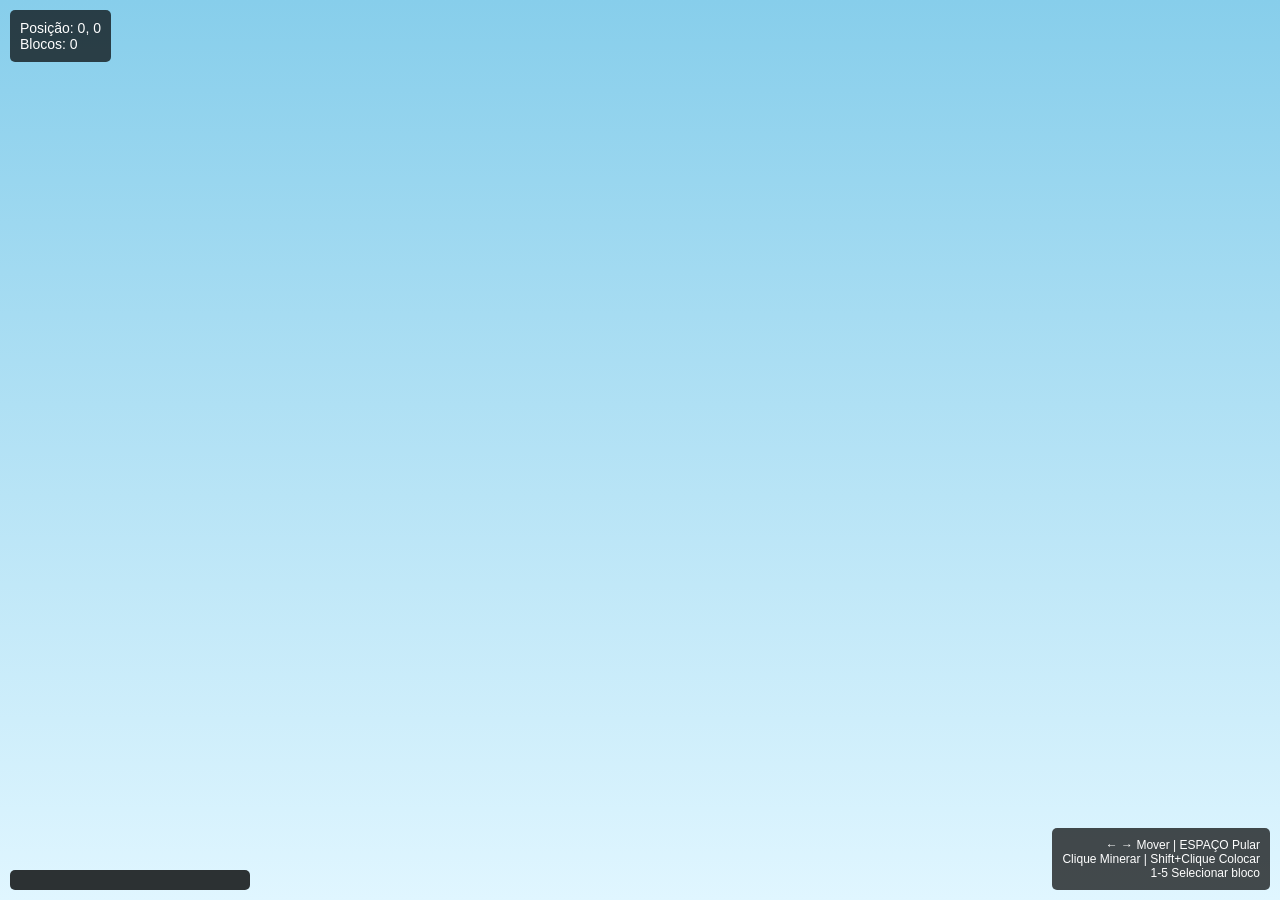
==== index.html @ 9f982263 "Add files via upload" ====
<!DOCTYPE html>
<html lang="pt-BR">
<head>
    <meta charset="UTF-8">
    <meta name="viewport" content="width=device-width, initial-scale=1.0">
    <title>Terraria 2D</title>
    <style>
        * {
            margin: 0;
            padding: 0;
            box-sizing: border-box;
        }

        body {
            display: flex;
            justify-content: center;
            align-items: center;
            min-height: 100vh;
            background: #1a1a1a;
            font-family: Arial, sans-serif;
            overflow: hidden;
        }

        #gameContainer {
            position: relative;
            width: 100%;
            height: 100vh;
            background: linear-gradient(to bottom, #87CEEB 0%, #E0F6FF 100%);
            overflow: hidden;
        }

        canvas {
            display: block;
            width: 100%;
            height: 100%;
        }

        #ui {
            position: absolute;
            top: 10px;
            left: 10px;
            color: white;
            font-size: 14px;
            background: rgba(0, 0, 0, 0.7);
            padding: 10px;
            border-radius: 5px;
            z-index: 10;
        }

        #inventory {
            position: absolute;
            bottom: 10px;
            left: 10px;
            display: grid;
            grid-template-columns: repeat(5, 40px);
            gap: 5px;
            background: rgba(0, 0, 0, 0.8);
            padding: 10px;
            border-radius: 5px;
            z-index: 10;
        }

        .slot {
            width: 40px;
            height: 40px;
            background: rgba(100, 100, 100, 0.6);
            border: 2px solid #444;
            border-radius: 3px;
            display: flex;
            align-items: center;
            justify-content: center;
            font-size: 12px;
            color: white;
            cursor: pointer;
            transition: all 0.2s;
        }

        .slot:hover {
            background: rgba(150, 150, 150, 0.8);
            border-color: #888;
        }

        .slot.selected {
            border-color: #ffff00;
            background: rgba(200, 200, 0, 0.6);
        }

        #controls {
            position: absolute;
            bottom: 10px;
            right: 10px;
            color: white;
            font-size: 12px;
            background: rgba(0, 0, 0, 0.7);
            padding: 10px;
            border-radius: 5px;
            text-align: right;
            z-index: 10;
        }
    </style>
</head>
<body>
    <div id="gameContainer">
        <canvas id="gameCanvas"></canvas>
        <div id="ui">
            <div>Posição: <span id="posX">0</span>, <span id="posY">0</span></div>
            <div>Blocos: <span id="blockCount">0</span></div>
        </div>
        <div id="inventory"></div>
        <div id="controls">
            <div>← → Mover | ESPAÇO Pular</div>
            <div>Clique Minerar | Shift+Clique Colocar</div>
            <div>1-5 Selecionar bloco</div>
        </div>
    </div>

    <script src="game.js"></script>
</body>
</html>
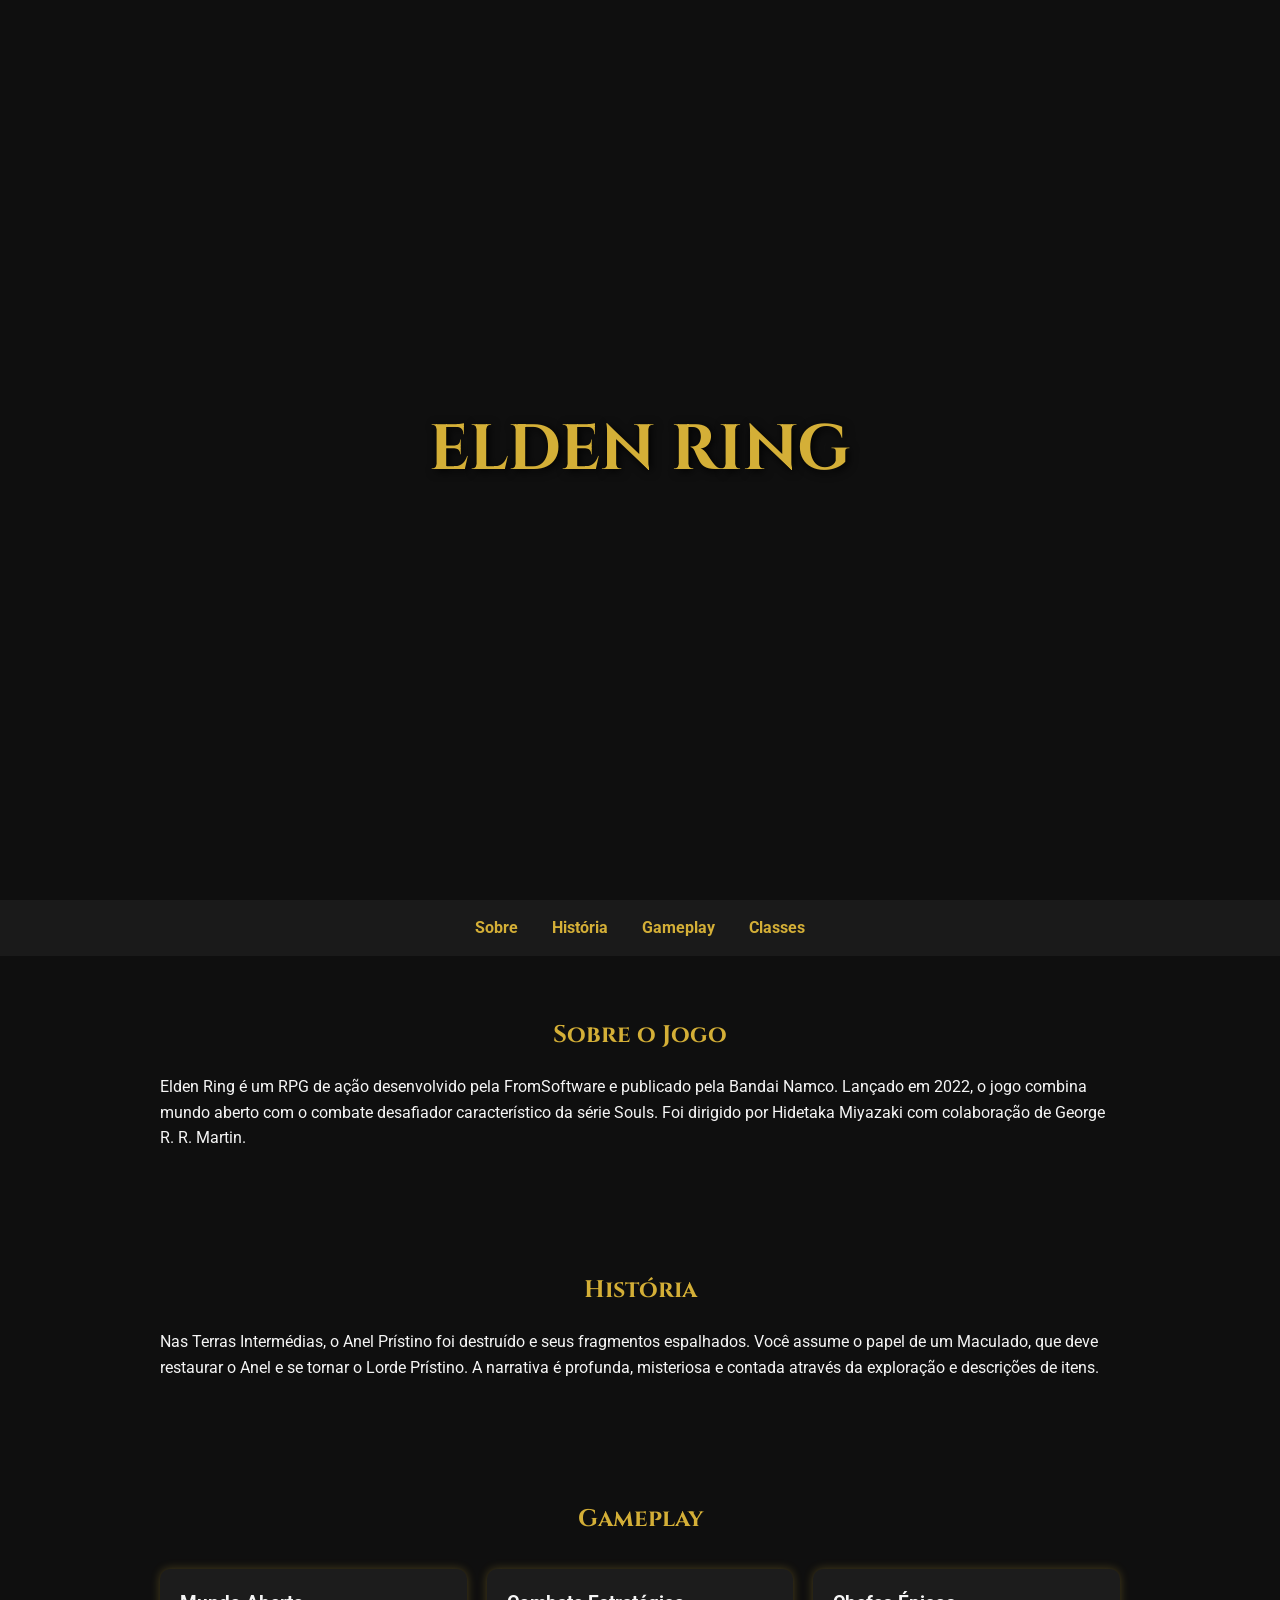
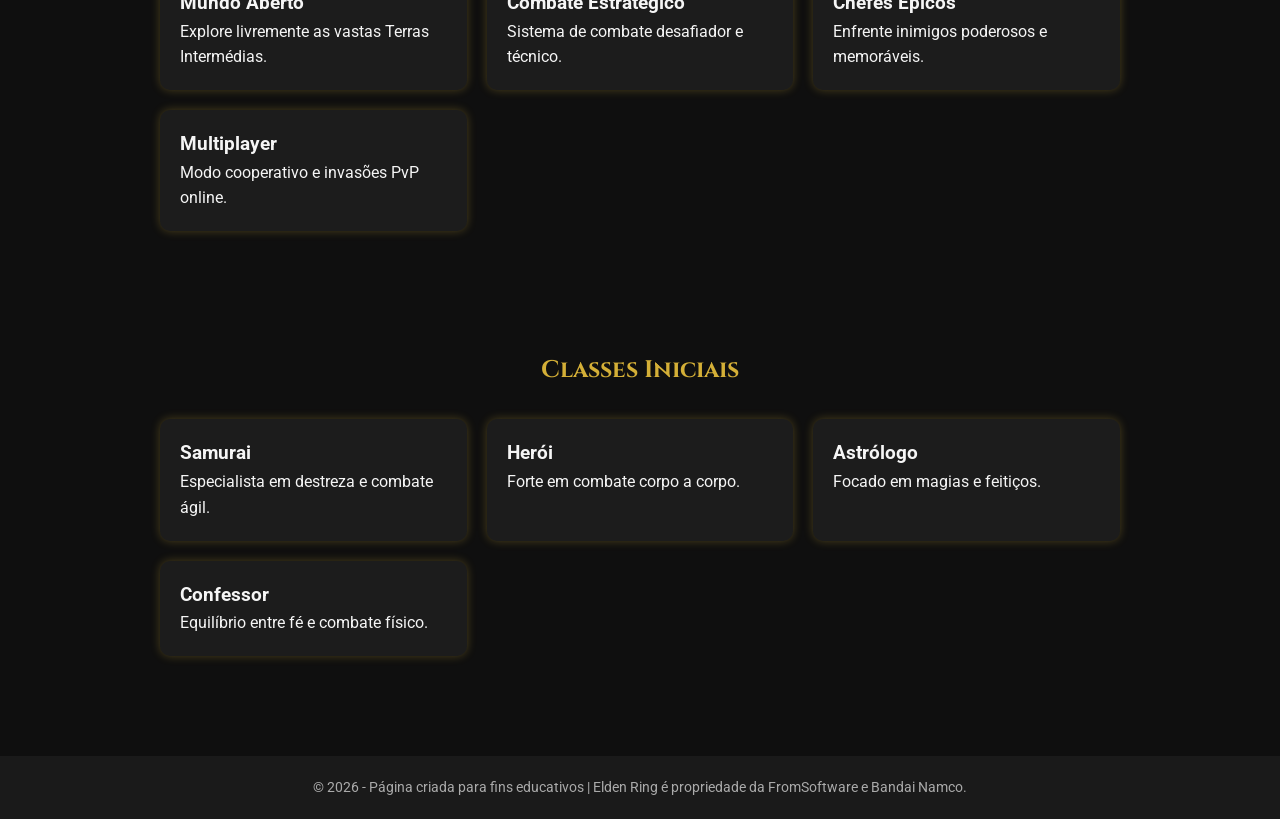
==== commit fb7132f1: "Add files via upload" ====
--- a/index.html
+++ b/index.html
@@ -1,119 +1,179 @@
-<!DOCTYPE html>
-<html lang="pt-BR">
-<head>
-    <meta charset="UTF-8">
-    <meta name="viewport" content="width=device-width, initial-scale=1.0">
-    <title>Terraria 2D</title>
-    <style>
-        * {
-            margin: 0;
-            padding: 0;
-            box-sizing: border-box;
-        }
-
-        body {
-            display: flex;
-            justify-content: center;
-            align-items: center;
-            min-height: 100vh;
-            background: #1a1a1a;
-            font-family: Arial, sans-serif;
-            overflow: hidden;
-        }
-
-        #gameContainer {
-            position: relative;
-            width: 100%;
-            height: 100vh;
-            background: linear-gradient(to bottom, #87CEEB 0%, #E0F6FF 100%);
-            overflow: hidden;
-        }
-
-        canvas {
-            display: block;
-            width: 100%;
-            height: 100%;
-        }
-
-        #ui {
-            position: absolute;
-            top: 10px;
-            left: 10px;
-            color: white;
-            font-size: 14px;
-            background: rgba(0, 0, 0, 0.7);
-            padding: 10px;
-            border-radius: 5px;
-            z-index: 10;
-        }
-
-        #inventory {
-            position: absolute;
-            bottom: 10px;
-            left: 10px;
-            display: grid;
-            grid-template-columns: repeat(5, 40px);
-            gap: 5px;
-            background: rgba(0, 0, 0, 0.8);
-            padding: 10px;
-            border-radius: 5px;
-            z-index: 10;
-        }
-
-        .slot {
-            width: 40px;
-            height: 40px;
-            background: rgba(100, 100, 100, 0.6);
-            border: 2px solid #444;
-            border-radius: 3px;
-            display: flex;
-            align-items: center;
-            justify-content: center;
-            font-size: 12px;
-            color: white;
-            cursor: pointer;
-            transition: all 0.2s;
-        }
-
-        .slot:hover {
-            background: rgba(150, 150, 150, 0.8);
-            border-color: #888;
-        }
-
-        .slot.selected {
-            border-color: #ffff00;
-            background: rgba(200, 200, 0, 0.6);
-        }
-
-        #controls {
-            position: absolute;
-            bottom: 10px;
-            right: 10px;
-            color: white;
-            font-size: 12px;
-            background: rgba(0, 0, 0, 0.7);
-            padding: 10px;
-            border-radius: 5px;
-            text-align: right;
-            z-index: 10;
-        }
-    </style>
-</head>
-<body>
-    <div id="gameContainer">
-        <canvas id="gameCanvas"></canvas>
-        <div id="ui">
-            <div>Posição: <span id="posX">0</span>, <span id="posY">0</span></div>
-            <div>Blocos: <span id="blockCount">0</span></div>
-        </div>
-        <div id="inventory"></div>
-        <div id="controls">
-            <div>← → Mover | ESPAÇO Pular</div>
-            <div>Clique Minerar | Shift+Clique Colocar</div>
-            <div>1-5 Selecionar bloco</div>
-        </div>
-    </div>
-
-    <script src="game.js"></script>
-</body>
-</html>
+<!DOCTYPE html>
+<html lang="pt-br">
+<head>
+    <meta charset="UTF-8">
+    <meta name="viewport" content="width=device-width, initial-scale=1.0">
+    <title>Elden Ring - Página Informativa</title>
+
+    <!-- Fonte -->
+    <link href="https://fonts.googleapis.com/css2?family=Cinzel:wght@400;700&family=Roboto:wght@300;400;700&display=swap" rel="stylesheet">
+
+    <style>
+        * {
+            margin: 0;
+            padding: 0;
+            box-sizing: border-box;
+        }
+
+        body {
+            font-family: 'Roboto', sans-serif;
+            background-color: #0f0f0f;
+            color: #f5f5f5;
+            line-height: 1.6;
+        }
+
+        header {
+            background: url('https://images.alphacoders.com/115/1151249.jpg') center/cover no-repeat;
+            height: 100vh;
+            display: flex;
+            justify-content: center;
+            align-items: center;
+            text-align: center;
+        }
+
+        header h1 {
+            font-family: 'Cinzel', serif;
+            font-size: 4rem;
+            color: #d4af37;
+            text-shadow: 2px 2px 10px #000;
+        }
+
+        nav {
+            background: #1a1a1a;
+            padding: 15px;
+            text-align: center;
+            position: sticky;
+            top: 0;
+        }
+
+        nav a {
+            color: #d4af37;
+            margin: 0 15px;
+            text-decoration: none;
+            font-weight: bold;
+            transition: 0.3s;
+        }
+
+        nav a:hover {
+            color: #fff;
+        }
+
+        section {
+            padding: 60px 20px;
+            max-width: 1000px;
+            margin: auto;
+        }
+
+        h2 {
+            font-family: 'Cinzel', serif;
+            color: #d4af37;
+            margin-bottom: 20px;
+            text-align: center;
+        }
+
+        .card-container {
+            display: grid;
+            grid-template-columns: repeat(auto-fit, minmax(250px, 1fr));
+            gap: 20px;
+            margin-top: 30px;
+        }
+
+        .card {
+            background: #1c1c1c;
+            padding: 20px;
+            border-radius: 10px;
+            box-shadow: 0 0 10px rgba(212, 175, 55, 0.3);
+            transition: 0.3s;
+        }
+
+        .card:hover {
+            transform: translateY(-5px);
+            box-shadow: 0 0 20px rgba(212, 175, 55, 0.6);
+        }
+
+        footer {
+            background: #1a1a1a;
+            text-align: center;
+            padding: 20px;
+            margin-top: 40px;
+            font-size: 0.9rem;
+            color: #aaa;
+        }
+
+        @media (max-width: 768px) {
+            header h1 {
+                font-size: 2.5rem;
+            }
+        }
+    </style>
+</head>
+
+<body>
+
+    <header>
+        <h1>ELDEN RING</h1>
+    </header>
+
+    <nav>
+        <a href="#sobre">Sobre</a>
+        <a href="#historia">História</a>
+        <a href="#gameplay">Gameplay</a>
+        <a href="#classes">Classes</a>
+    </nav>
+
+    <section id="sobre">
+        <h2>Sobre o Jogo</h2>
+        <p>
+            Elden Ring é um RPG de ação desenvolvido pela FromSoftware e publicado pela Bandai Namco.
+            Lançado em 2022, o jogo combina mundo aberto com o combate desafiador característico da série Souls.
+            Foi dirigido por Hidetaka Miyazaki com colaboração de George R. R. Martin.
+        </p>
+    </section>
+
+    <section id="historia">
+        <h2>História</h2>
+        <p>
+            Nas Terras Intermédias, o Anel Prístino foi destruído e seus fragmentos espalhados.
+            Você assume o papel de um Maculado, que deve restaurar o Anel e se tornar o Lorde Prístino.
+            A narrativa é profunda, misteriosa e contada através da exploração e descrições de itens.
+        </p>
+    </section>
+
+    <section id="gameplay">
+        <h2>Gameplay</h2>
+        <div class="card-container">
+            <div class="card">
+                <h3>Mundo Aberto</h3>
+                <p>Explore livremente as vastas Terras Intermédias.</p>
+            </div>
+            <div class="card">
+                <h3>Combate Estratégico</h3>
+                <p>Sistema de combate desafiador e técnico.</p>
+            </div>
+            <div class="card">
+                <h3>Chefes Épicos</h3>
+                <p>Enfrente inimigos poderosos e memoráveis.</p>
+            </div>
+            <div class="card">
+                <h3>Multiplayer</h3>
+                <p>Modo cooperativo e invasões PvP online.</p>
+            </div>
+        </div>
+    </section>
+
+    <section id="classes">
+        <h2>Classes Iniciais</h2>
+        <div class="card-container">
+            <div class="card"><h3>Samurai</h3><p>Especialista em destreza e combate ágil.</p></div>
+            <div class="card"><h3>Herói</h3><p>Forte em combate corpo a corpo.</p></div>
+            <div class="card"><h3>Astrólogo</h3><p>Focado em magias e feitiços.</p></div>
+            <div class="card"><h3>Confessor</h3><p>Equilíbrio entre fé e combate físico.</p></div>
+        </div>
+    </section>
+
+    <footer>
+        © 2026 - Página criada para fins educativos | Elden Ring é propriedade da FromSoftware e Bandai Namco.
+    </footer>
+
+</body>
+</html>
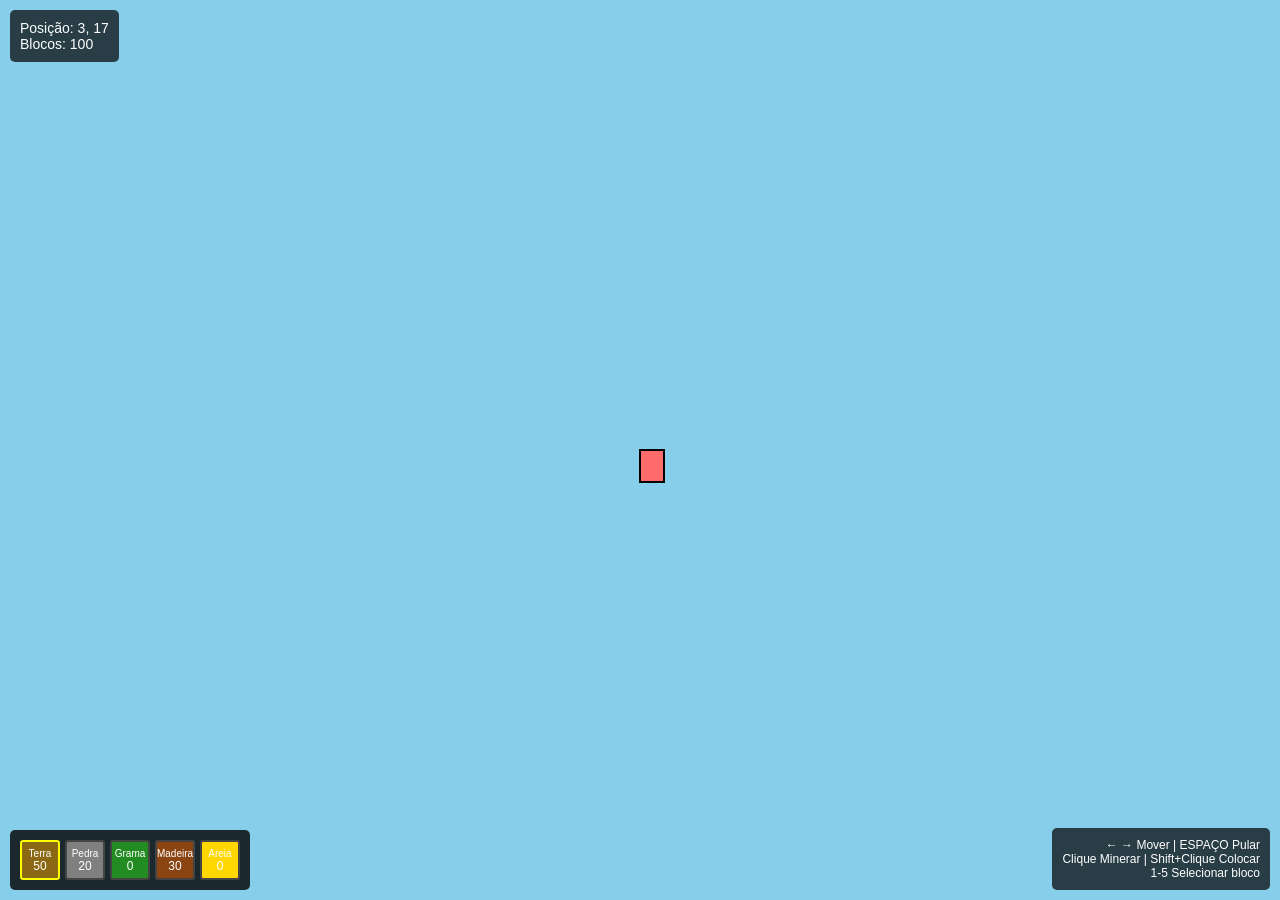
==== commit ef64a4bf: "Add files via upload" ====
--- a/index.html
+++ b/index.html
@@ -1,179 +1,119 @@
-<!DOCTYPE html>
-<html lang="pt-br">
-<head>
-    <meta charset="UTF-8">
-    <meta name="viewport" content="width=device-width, initial-scale=1.0">
-    <title>Elden Ring - Página Informativa</title>
-
-    <!-- Fonte -->
-    <link href="https://fonts.googleapis.com/css2?family=Cinzel:wght@400;700&family=Roboto:wght@300;400;700&display=swap" rel="stylesheet">
-
-    <style>
-        * {
-            margin: 0;
-            padding: 0;
-            box-sizing: border-box;
-        }
-
-        body {
-            font-family: 'Roboto', sans-serif;
-            background-color: #0f0f0f;
-            color: #f5f5f5;
-            line-height: 1.6;
-        }
-
-        header {
-            background: url('https://images.alphacoders.com/115/1151249.jpg') center/cover no-repeat;
-            height: 100vh;
-            display: flex;
-            justify-content: center;
-            align-items: center;
-            text-align: center;
-        }
-
-        header h1 {
-            font-family: 'Cinzel', serif;
-            font-size: 4rem;
-            color: #d4af37;
-            text-shadow: 2px 2px 10px #000;
-        }
-
-        nav {
-            background: #1a1a1a;
-            padding: 15px;
-            text-align: center;
-            position: sticky;
-            top: 0;
-        }
-
-        nav a {
-            color: #d4af37;
-            margin: 0 15px;
-            text-decoration: none;
-            font-weight: bold;
-            transition: 0.3s;
-        }
-
-        nav a:hover {
-            color: #fff;
-        }
-
-        section {
-            padding: 60px 20px;
-            max-width: 1000px;
-            margin: auto;
-        }
-
-        h2 {
-            font-family: 'Cinzel', serif;
-            color: #d4af37;
-            margin-bottom: 20px;
-            text-align: center;
-        }
-
-        .card-container {
-            display: grid;
-            grid-template-columns: repeat(auto-fit, minmax(250px, 1fr));
-            gap: 20px;
-            margin-top: 30px;
-        }
-
-        .card {
-            background: #1c1c1c;
-            padding: 20px;
-            border-radius: 10px;
-            box-shadow: 0 0 10px rgba(212, 175, 55, 0.3);
-            transition: 0.3s;
-        }
-
-        .card:hover {
-            transform: translateY(-5px);
-            box-shadow: 0 0 20px rgba(212, 175, 55, 0.6);
-        }
-
-        footer {
-            background: #1a1a1a;
-            text-align: center;
-            padding: 20px;
-            margin-top: 40px;
-            font-size: 0.9rem;
-            color: #aaa;
-        }
-
-        @media (max-width: 768px) {
-            header h1 {
-                font-size: 2.5rem;
-            }
-        }
-    </style>
-</head>
-
-<body>
-
-    <header>
-        <h1>ELDEN RING</h1>
-    </header>
-
-    <nav>
-        <a href="#sobre">Sobre</a>
-        <a href="#historia">História</a>
-        <a href="#gameplay">Gameplay</a>
-        <a href="#classes">Classes</a>
-    </nav>
-
-    <section id="sobre">
-        <h2>Sobre o Jogo</h2>
-        <p>
-            Elden Ring é um RPG de ação desenvolvido pela FromSoftware e publicado pela Bandai Namco.
-            Lançado em 2022, o jogo combina mundo aberto com o combate desafiador característico da série Souls.
-            Foi dirigido por Hidetaka Miyazaki com colaboração de George R. R. Martin.
-        </p>
-    </section>
-
-    <section id="historia">
-        <h2>História</h2>
-        <p>
-            Nas Terras Intermédias, o Anel Prístino foi destruído e seus fragmentos espalhados.
-            Você assume o papel de um Maculado, que deve restaurar o Anel e se tornar o Lorde Prístino.
-            A narrativa é profunda, misteriosa e contada através da exploração e descrições de itens.
-        </p>
-    </section>
-
-    <section id="gameplay">
-        <h2>Gameplay</h2>
-        <div class="card-container">
-            <div class="card">
-                <h3>Mundo Aberto</h3>
-                <p>Explore livremente as vastas Terras Intermédias.</p>
-            </div>
-            <div class="card">
-                <h3>Combate Estratégico</h3>
-                <p>Sistema de combate desafiador e técnico.</p>
-            </div>
-            <div class="card">
-                <h3>Chefes Épicos</h3>
-                <p>Enfrente inimigos poderosos e memoráveis.</p>
-            </div>
-            <div class="card">
-                <h3>Multiplayer</h3>
-                <p>Modo cooperativo e invasões PvP online.</p>
-            </div>
-        </div>
-    </section>
-
-    <section id="classes">
-        <h2>Classes Iniciais</h2>
-        <div class="card-container">
-            <div class="card"><h3>Samurai</h3><p>Especialista em destreza e combate ágil.</p></div>
-            <div class="card"><h3>Herói</h3><p>Forte em combate corpo a corpo.</p></div>
-            <div class="card"><h3>Astrólogo</h3><p>Focado em magias e feitiços.</p></div>
-            <div class="card"><h3>Confessor</h3><p>Equilíbrio entre fé e combate físico.</p></div>
-        </div>
-    </section>
-
-    <footer>
-        © 2026 - Página criada para fins educativos | Elden Ring é propriedade da FromSoftware e Bandai Namco.
-    </footer>
-
-</body>
-</html>+<!DOCTYPE html>
+<html lang="pt-BR">
+<head>
+    <meta charset="UTF-8">
+    <meta name="viewport" content="width=device-width, initial-scale=1.0">
+    <title>Terraria 2D</title>
+    <style>
+        * {
+            margin: 0;
+            padding: 0;
+            box-sizing: border-box;
+        }
+
+        body {
+            display: flex;
+            justify-content: center;
+            align-items: center;
+            min-height: 100vh;
+            background: #1a1a1a;
+            font-family: Arial, sans-serif;
+            overflow: hidden;
+        }
+
+        #gameContainer {
+            position: relative;
+            width: 100%;
+            height: 100vh;
+            background: linear-gradient(to bottom, #87CEEB 0%, #E0F6FF 100%);
+            overflow: hidden;
+        }
+
+        canvas {
+            display: block;
+            width: 100%;
+            height: 100%;
+        }
+
+        #ui {
+            position: absolute;
+            top: 10px;
+            left: 10px;
+            color: white;
+            font-size: 14px;
+            background: rgba(0, 0, 0, 0.7);
+            padding: 10px;
+            border-radius: 5px;
+            z-index: 10;
+        }
+
+        #inventory {
+            position: absolute;
+            bottom: 10px;
+            left: 10px;
+            display: grid;
+            grid-template-columns: repeat(5, 40px);
+            gap: 5px;
+            background: rgba(0, 0, 0, 0.8);
+            padding: 10px;
+            border-radius: 5px;
+            z-index: 10;
+        }
+
+        .slot {
+            width: 40px;
+            height: 40px;
+            background: rgba(100, 100, 100, 0.6);
+            border: 2px solid #444;
+            border-radius: 3px;
+            display: flex;
+            align-items: center;
+            justify-content: center;
+            font-size: 12px;
+            color: white;
+            cursor: pointer;
+            transition: all 0.2s;
+        }
+
+        .slot:hover {
+            background: rgba(150, 150, 150, 0.8);
+            border-color: #888;
+        }
+
+        .slot.selected {
+            border-color: #ffff00;
+            background: rgba(200, 200, 0, 0.6);
+        }
+
+        #controls {
+            position: absolute;
+            bottom: 10px;
+            right: 10px;
+            color: white;
+            font-size: 12px;
+            background: rgba(0, 0, 0, 0.7);
+            padding: 10px;
+            border-radius: 5px;
+            text-align: right;
+            z-index: 10;
+        }
+    </style>
+</head>
+<body>
+    <div id="gameContainer">
+        <canvas id="gameCanvas"></canvas>
+        <div id="ui">
+            <div>Posição: <span id="posX">0</span>, <span id="posY">0</span></div>
+            <div>Blocos: <span id="blockCount">0</span></div>
+        </div>
+        <div id="inventory"></div>
+        <div id="controls">
+            <div>← → Mover | ESPAÇO Pular</div>
+            <div>Clique Minerar | Shift+Clique Colocar</div>
+            <div>1-5 Selecionar bloco</div>
+        </div>
+    </div>
+
+    <script src="game.js"></script>
+</body>
+</html>
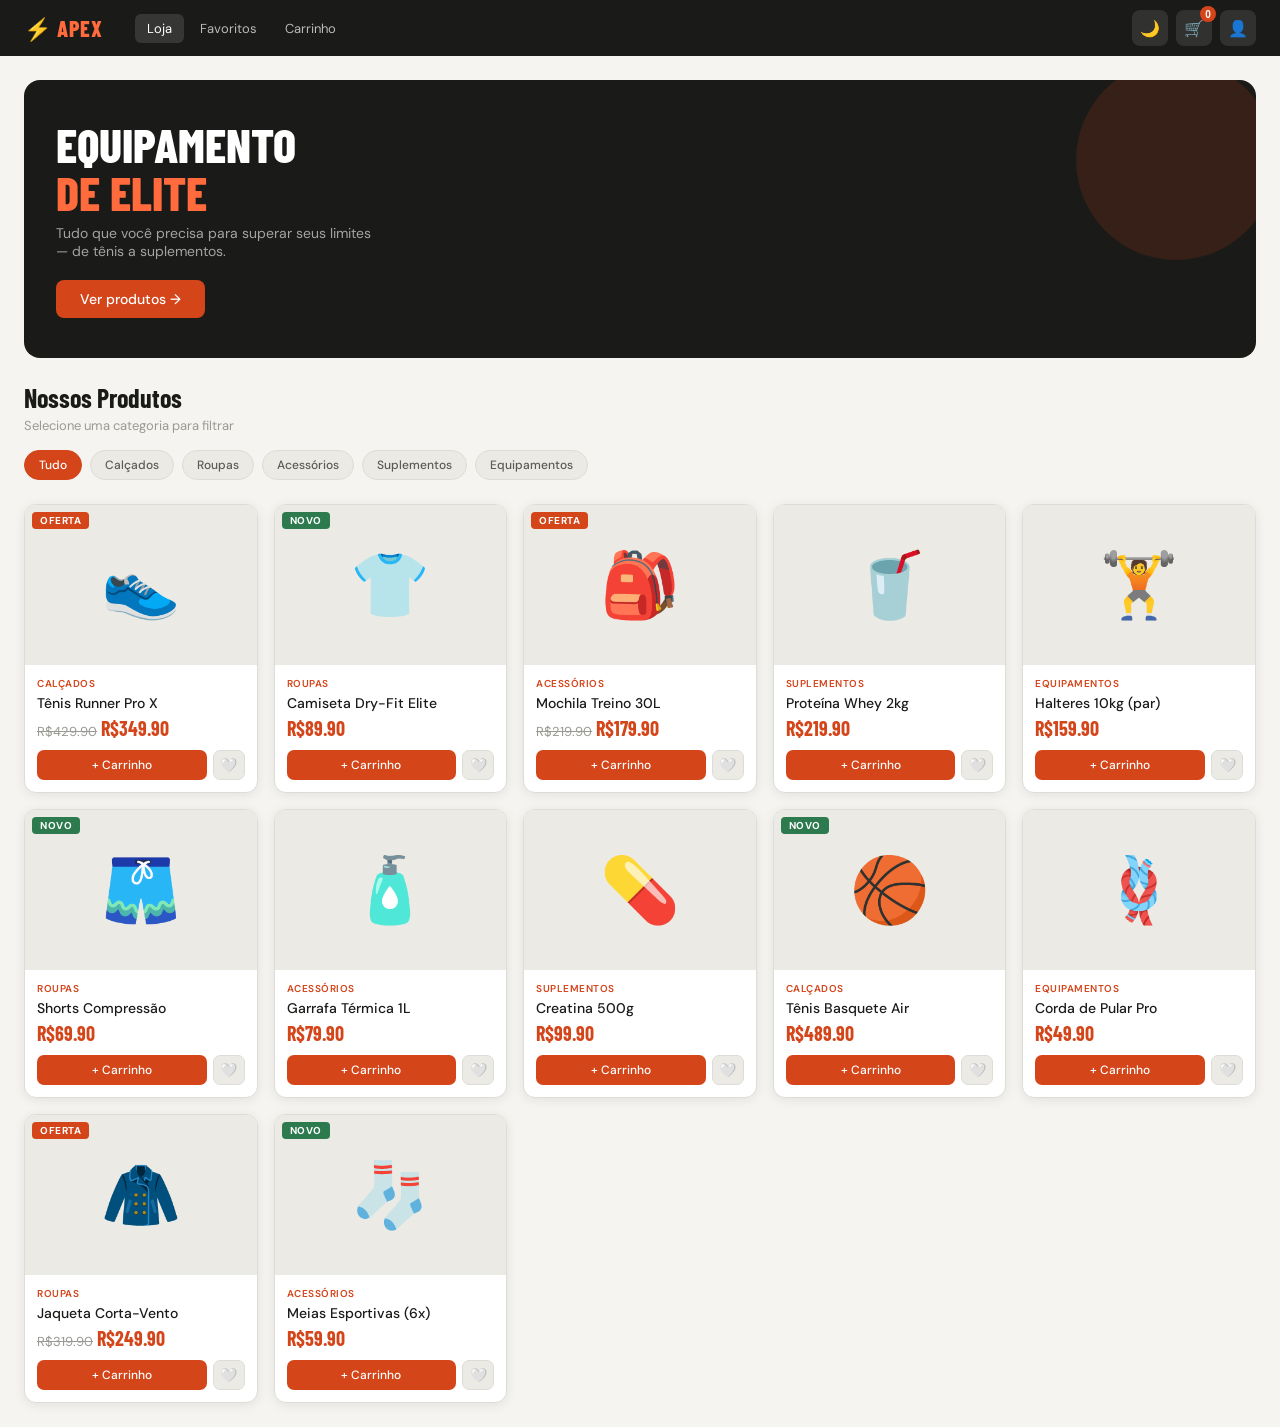
==== commit a2d8e91b: "Add files via upload" ====
--- a/index.html
+++ b/index.html
@@ -1,119 +1,425 @@
 <!DOCTYPE html>
 <html lang="pt-BR">
 <head>
-    <meta charset="UTF-8">
-    <meta name="viewport" content="width=device-width, initial-scale=1.0">
-    <title>Terraria 2D</title>
-    <style>
-        * {
-            margin: 0;
-            padding: 0;
-            box-sizing: border-box;
-        }
-
-        body {
-            display: flex;
-            justify-content: center;
-            align-items: center;
-            min-height: 100vh;
-            background: #1a1a1a;
-            font-family: Arial, sans-serif;
-            overflow: hidden;
-        }
-
-        #gameContainer {
-            position: relative;
-            width: 100%;
-            height: 100vh;
-            background: linear-gradient(to bottom, #87CEEB 0%, #E0F6FF 100%);
-            overflow: hidden;
-        }
-
-        canvas {
-            display: block;
-            width: 100%;
-            height: 100%;
-        }
-
-        #ui {
-            position: absolute;
-            top: 10px;
-            left: 10px;
-            color: white;
-            font-size: 14px;
-            background: rgba(0, 0, 0, 0.7);
-            padding: 10px;
-            border-radius: 5px;
-            z-index: 10;
-        }
-
-        #inventory {
-            position: absolute;
-            bottom: 10px;
-            left: 10px;
-            display: grid;
-            grid-template-columns: repeat(5, 40px);
-            gap: 5px;
-            background: rgba(0, 0, 0, 0.8);
-            padding: 10px;
-            border-radius: 5px;
-            z-index: 10;
-        }
-
-        .slot {
-            width: 40px;
-            height: 40px;
-            background: rgba(100, 100, 100, 0.6);
-            border: 2px solid #444;
-            border-radius: 3px;
-            display: flex;
-            align-items: center;
-            justify-content: center;
-            font-size: 12px;
-            color: white;
-            cursor: pointer;
-            transition: all 0.2s;
-        }
-
-        .slot:hover {
-            background: rgba(150, 150, 150, 0.8);
-            border-color: #888;
-        }
-
-        .slot.selected {
-            border-color: #ffff00;
-            background: rgba(200, 200, 0, 0.6);
-        }
-
-        #controls {
-            position: absolute;
-            bottom: 10px;
-            right: 10px;
-            color: white;
-            font-size: 12px;
-            background: rgba(0, 0, 0, 0.7);
-            padding: 10px;
-            border-radius: 5px;
-            text-align: right;
-            z-index: 10;
-        }
-    </style>
+<meta charset="UTF-8">
+<meta name="viewport" content="width=device-width, initial-scale=1.0">
+<link href="https://fonts.googleapis.com/css2?family=Barlow+Condensed:wght@400;600;700;800&family=DM+Sans:wght@300;400;500&display=swap" rel="stylesheet">
+<style>
+*{margin:0;padding:0;box-sizing:border-box}
+:root{
+  --bg:#f5f4f0;--bg2:#ffffff;--bg3:#eceae4;
+  --text:#1a1a18;--text2:#5a5a56;--text3:#9a9a94;
+  --accent:#d4451a;--accent2:#ff6b3d;
+  --border:#ddddd8;--card:#ffffff;
+  --nav:#1a1a18;--nav-text:#ffffff;
+  --badge:#d4451a;--badge-text:#fff;
+  --input-bg:#f0efeb;--input-border:#d0d0c8;
+  --shadow:0 2px 12px rgba(0,0,0,0.08);
+  --success:#2d7a4f;
+}
+[data-theme="dark"]{
+  --bg:#141412;--bg2:#1e1e1b;--bg3:#252522;
+  --text:#f0efe9;--text2:#a8a8a0;--text3:#6a6a64;
+  --accent:#ff6b3d;--accent2:#ff8c65;
+  --border:#2e2e2a;--card:#1e1e1b;
+  --nav:#0e0e0c;--nav-text:#f0efe9;
+  --badge:#ff6b3d;--badge-text:#141412;
+  --input-bg:#252522;--input-border:#3a3a36;
+  --shadow:0 2px 12px rgba(0,0,0,0.3);
+  --success:#3db86f;
+}
+body{font-family:'DM Sans',sans-serif;background:var(--bg);color:var(--text);min-height:100vh;transition:background 0.3s,color 0.3s}
+.sr-only{position:absolute;width:1px;height:1px;overflow:hidden;clip:rect(0,0,0,0)}
+
+nav{background:var(--nav);color:var(--nav-text);padding:0 24px;display:flex;align-items:center;gap:16px;height:56px;position:sticky;top:0;z-index:100}
+.logo{font-family:'Barlow Condensed',sans-serif;font-weight:800;font-size:22px;letter-spacing:1px;color:var(--accent2);flex:0 0 auto}
+.nav-links{display:flex;gap:4px;flex:1;margin-left:16px}
+.nav-links button{background:none;border:none;color:rgba(255,255,255,0.7);padding:6px 12px;border-radius:6px;cursor:pointer;font-size:13px;font-family:'DM Sans',sans-serif;transition:all 0.2s}
+.nav-links button:hover,.nav-links button.active{background:rgba(255,255,255,0.12);color:#fff}
+.nav-right{display:flex;align-items:center;gap:8px;margin-left:auto}
+.icon-btn{background:rgba(255,255,255,0.1);border:none;color:var(--nav-text);width:36px;height:36px;border-radius:8px;cursor:pointer;display:flex;align-items:center;justify-content:center;font-size:16px;transition:background 0.2s;position:relative;flex-shrink:0}
+.icon-btn:hover{background:rgba(255,255,255,0.2)}
+.cart-badge{position:absolute;top:-4px;right:-4px;background:var(--accent);color:white;border-radius:50%;width:16px;height:16px;font-size:10px;font-weight:600;display:flex;align-items:center;justify-content:center}
+
+.page{display:none;padding:24px}
+.page.active{display:block}
+
+.hero{background:var(--nav);border-radius:16px;padding:40px 32px;margin-bottom:24px;position:relative;overflow:hidden}
+.hero::before{content:'';position:absolute;right:-20px;top:-20px;width:200px;height:200px;border-radius:50%;background:var(--accent);opacity:0.15}
+.hero h1{font-family:'Barlow Condensed',sans-serif;font-size:48px;font-weight:800;color:#fff;line-height:1;margin-bottom:8px}
+.hero h1 span{color:var(--accent2)}
+.hero p{color:rgba(255,255,255,0.6);font-size:14px;margin-bottom:20px;max-width:320px}
+.btn-primary{background:var(--accent);color:#fff;border:none;padding:10px 24px;border-radius:8px;font-weight:500;cursor:pointer;font-family:'DM Sans',sans-serif;font-size:14px;transition:all 0.2s;display:inline-block}
+.btn-primary:hover{background:var(--accent2);transform:translateY(-1px)}
+.btn-outline{background:transparent;color:var(--text);border:1.5px solid var(--border);padding:8px 16px;border-radius:8px;font-weight:500;cursor:pointer;font-family:'DM Sans',sans-serif;font-size:13px;transition:all 0.2s}
+.btn-outline:hover{border-color:var(--accent);color:var(--accent)}
+
+.section-title{font-family:'Barlow Condensed',sans-serif;font-weight:700;font-size:26px;margin-bottom:4px;color:var(--text)}
+.section-sub{color:var(--text3);font-size:13px;margin-bottom:16px}
+
+.cats{display:flex;gap:8px;margin-bottom:24px;flex-wrap:wrap}
+.cat-btn{background:var(--bg3);border:1.5px solid var(--border);color:var(--text2);padding:6px 14px;border-radius:20px;cursor:pointer;font-size:12px;font-family:'DM Sans',sans-serif;font-weight:500;transition:all 0.2s}
+.cat-btn:hover,.cat-btn.active{background:var(--accent);border-color:var(--accent);color:#fff}
+
+.products-grid{display:grid;grid-template-columns:repeat(auto-fill,minmax(200px,1fr));gap:16px}
+.product-card{background:var(--card);border-radius:12px;border:1px solid var(--border);overflow:hidden;cursor:pointer;transition:all 0.2s;box-shadow:var(--shadow)}
+.product-card:hover{transform:translateY(-3px);box-shadow:0 8px 24px rgba(0,0,0,0.12)}
+.product-img{height:160px;display:flex;align-items:center;justify-content:center;font-size:64px;background:var(--bg3)}
+.product-info{padding:12px}
+.product-cat{font-size:10px;color:var(--accent);font-weight:600;text-transform:uppercase;letter-spacing:0.5px;margin-bottom:4px}
+.product-name{font-weight:500;font-size:14px;margin-bottom:4px;color:var(--text)}
+.product-price{font-family:'Barlow Condensed',sans-serif;font-size:20px;font-weight:700;color:var(--accent)}
+.product-price .old{font-size:13px;color:var(--text3);text-decoration:line-through;font-family:'DM Sans',sans-serif;font-weight:400;margin-right:4px}
+.product-actions{display:flex;gap:6px;margin-top:10px}
+.btn-add{flex:1;background:var(--accent);color:#fff;border:none;padding:7px;border-radius:7px;cursor:pointer;font-size:12px;font-weight:500;font-family:'DM Sans',sans-serif;transition:background 0.2s}
+.btn-add:hover{background:var(--accent2)}
+.btn-fav{width:32px;background:var(--bg3);border:1px solid var(--border);border-radius:7px;cursor:pointer;font-size:14px;transition:all 0.2s;display:flex;align-items:center;justify-content:center}
+.btn-fav:hover,.btn-fav.active{background:#fee;border-color:#f66}
+
+.badge-sale{position:absolute;top:8px;left:8px;background:var(--accent);color:#fff;padding:2px 8px;border-radius:4px;font-size:10px;font-weight:700;letter-spacing:0.5px}
+.badge-new{position:absolute;top:8px;left:8px;background:#2d7a4f;color:#fff;padding:2px 8px;border-radius:4px;font-size:10px;font-weight:700;letter-spacing:0.5px}
+.product-wrap{position:relative}
+
+.cart-empty{text-align:center;padding:40px;color:var(--text3)}
+.cart-empty .icon{font-size:48px;margin-bottom:12px}
+.cart-list{display:flex;flex-direction:column;gap:12px;max-width:600px}
+.cart-item{background:var(--card);border-radius:12px;border:1px solid var(--border);padding:14px;display:flex;gap:14px;align-items:center}
+.cart-item .icon{font-size:40px;width:60px;height:60px;background:var(--bg3);border-radius:8px;display:flex;align-items:center;justify-content:center;flex-shrink:0}
+.cart-item-info{flex:1}
+.cart-item-name{font-weight:500;font-size:14px;color:var(--text)}
+.cart-item-price{font-family:'Barlow Condensed',sans-serif;font-size:18px;font-weight:700;color:var(--accent)}
+.qty-controls{display:flex;align-items:center;gap:8px;margin-top:6px}
+.qty-btn{width:26px;height:26px;border-radius:6px;background:var(--bg3);border:1px solid var(--border);cursor:pointer;font-size:14px;display:flex;align-items:center;justify-content:center;color:var(--text)}
+.qty-btn:hover{background:var(--accent);color:#fff;border-color:var(--accent)}
+.qty-num{font-weight:500;font-size:14px;min-width:20px;text-align:center;color:var(--text)}
+.remove-btn{background:none;border:none;color:var(--text3);cursor:pointer;font-size:18px;padding:4px;border-radius:4px;transition:color 0.2s}
+.remove-btn:hover{color:#e33}
+.cart-summary{max-width:600px;background:var(--card);border-radius:12px;border:1px solid var(--border);padding:16px;margin-top:16px}
+.summary-row{display:flex;justify-content:space-between;font-size:13px;color:var(--text2);margin-bottom:8px}
+.summary-row.total{font-size:16px;color:var(--text);font-weight:600;border-top:1px solid var(--border);padding-top:10px;margin-top:4px}
+.cart-checkout{margin-top:12px;width:100%}
+
+.form-group{margin-bottom:14px}
+.form-group label{display:block;font-size:12px;font-weight:500;color:var(--text2);margin-bottom:5px}
+.form-group input{width:100%;background:var(--input-bg);border:1.5px solid var(--input-border);color:var(--text);border-radius:8px;padding:9px 12px;font-size:14px;font-family:'DM Sans',sans-serif;transition:border-color 0.2s;outline:none}
+.form-group input:focus{border-color:var(--accent)}
+.auth-card{max-width:380px;background:var(--card);border-radius:16px;border:1px solid var(--border);padding:28px;box-shadow:var(--shadow)}
+.auth-title{font-family:'Barlow Condensed',sans-serif;font-size:28px;font-weight:700;margin-bottom:4px}
+.auth-sub{font-size:13px;color:var(--text3);margin-bottom:20px}
+.auth-toggle{margin-top:16px;text-align:center;font-size:13px;color:var(--text2)}
+.auth-toggle button{background:none;border:none;color:var(--accent);cursor:pointer;font-weight:500;font-family:'DM Sans',sans-serif;font-size:13px}
+.profile-card{max-width:480px;background:var(--card);border-radius:16px;border:1px solid var(--border);padding:24px;box-shadow:var(--shadow)}
+.avatar{width:64px;height:64px;border-radius:50%;background:var(--accent);display:flex;align-items:center;justify-content:center;font-size:24px;font-weight:700;color:#fff;font-family:'Barlow Condensed',sans-serif;margin-bottom:12px}
+.profile-name{font-family:'Barlow Condensed',sans-serif;font-size:22px;font-weight:700}
+.profile-email{font-size:13px;color:var(--text3);margin-bottom:20px}
+.profile-stats{display:grid;grid-template-columns:repeat(3,1fr);gap:10px;margin-bottom:20px}
+.stat-box{background:var(--bg3);border-radius:10px;padding:12px;text-align:center}
+.stat-num{font-family:'Barlow Condensed',sans-serif;font-size:24px;font-weight:700;color:var(--accent)}
+.stat-label{font-size:11px;color:var(--text3);margin-top:2px}
+.orders-list{display:flex;flex-direction:column;gap:10px}
+.order-item{background:var(--bg3);border-radius:10px;padding:12px;display:flex;justify-content:space-between;align-items:center}
+.order-id{font-size:12px;color:var(--text3)}
+.order-desc{font-size:13px;font-weight:500;color:var(--text)}
+.order-status{font-size:11px;padding:2px 8px;border-radius:20px;font-weight:600}
+.status-delivered{background:#d1f5e3;color:#1a6640}
+.status-transit{background:#fff3d4;color:#8a6000}
+[data-theme="dark"] .status-delivered{background:#1a3d2a;color:#5dd99a}
+[data-theme="dark"] .status-transit{background:#3a3010;color:#f5c842}
+.divider{height:1px;background:var(--border);margin:16px 0}
+.toast{position:fixed;bottom:20px;right:20px;background:var(--nav);color:var(--nav-text);padding:10px 18px;border-radius:10px;font-size:13px;font-weight:500;z-index:999;transform:translateY(60px);opacity:0;transition:all 0.3s;border-left:3px solid var(--accent)}
+.toast.show{transform:translateY(0);opacity:1}
+.wishlist-count{font-size:12px;color:var(--text3);margin-bottom:12px}
+</style>
 </head>
 <body>
-    <div id="gameContainer">
-        <canvas id="gameCanvas"></canvas>
-        <div id="ui">
-            <div>Posição: <span id="posX">0</span>, <span id="posY">0</span></div>
-            <div>Blocos: <span id="blockCount">0</span></div>
+
+<h2 class="sr-only">APEX Sport — Loja de Artigos Esportivos com Carrinho, Conta de Usuário e Modo Escuro</h2>
+
+<nav>
+  <div class="logo">⚡ APEX</div>
+  <div class="nav-links">
+    <button class="active" onclick="showPage('home')">Loja</button>
+    <button onclick="showPage('wishlist')">Favoritos</button>
+    <button onclick="showPage('cart')">Carrinho</button>
+  </div>
+  <div class="nav-right">
+    <button class="icon-btn" onclick="toggleTheme()" id="theme-btn" title="Alternar tema">🌙</button>
+    <button class="icon-btn" onclick="showPage('cart')" title="Carrinho">
+      🛒<span class="cart-badge" id="cart-count">0</span>
+    </button>
+    <button class="icon-btn" onclick="showPage('account')" title="Conta">👤</button>
+  </div>
+</nav>
+
+<div id="page-home" class="page active">
+  <div class="hero">
+    <h1>EQUIPAMENTO<br><span>DE ELITE</span></h1>
+    <p>Tudo que você precisa para superar seus limites — de tênis a suplementos.</p>
+    <button class="btn-primary" onclick="document.getElementById('produtos').scrollIntoView({behavior:'smooth'})">Ver produtos →</button>
+  </div>
+  <div id="produtos">
+    <div class="section-title">Nossos Produtos</div>
+    <div class="section-sub">Selecione uma categoria para filtrar</div>
+    <div class="cats">
+      <button class="cat-btn active" onclick="filterCat(this,'all')">Tudo</button>
+      <button class="cat-btn" onclick="filterCat(this,'calcados')">Calçados</button>
+      <button class="cat-btn" onclick="filterCat(this,'roupas')">Roupas</button>
+      <button class="cat-btn" onclick="filterCat(this,'acessorios')">Acessórios</button>
+      <button class="cat-btn" onclick="filterCat(this,'suplementos')">Suplementos</button>
+      <button class="cat-btn" onclick="filterCat(this,'equipamentos')">Equipamentos</button>
+    </div>
+    <div class="products-grid" id="products-grid"></div>
+  </div>
+</div>
+
+<div id="page-cart" class="page">
+  <div class="section-title">Carrinho</div>
+  <div class="section-sub" id="cart-sub">Seus itens selecionados</div>
+  <div id="cart-content"></div>
+</div>
+
+<div id="page-wishlist" class="page">
+  <div class="section-title">Favoritos</div>
+  <div class="wishlist-count" id="wishlist-count"></div>
+  <div class="products-grid" id="wishlist-grid"></div>
+</div>
+
+<div id="page-account" class="page">
+  <div id="auth-section"></div>
+</div>
+
+<div class="toast" id="toast"></div>
+
+<script>
+const products=[
+  {id:1,name:'Tênis Runner Pro X',cat:'calcados',price:349.90,old:429.90,icon:'👟',badge:'sale',fav:false,qty:0},
+  {id:2,name:'Camiseta Dry-Fit Elite',cat:'roupas',price:89.90,icon:'👕',badge:'new',fav:false,qty:0},
+  {id:3,name:'Mochila Treino 30L',cat:'acessorios',price:179.90,old:219.90,icon:'🎒',badge:'sale',fav:false,qty:0},
+  {id:4,name:'Proteína Whey 2kg',cat:'suplementos',price:219.90,icon:'🥤',badge:'',fav:false,qty:0},
+  {id:5,name:'Halteres 10kg (par)',cat:'equipamentos',price:159.90,icon:'🏋️',badge:'',fav:false,qty:0},
+  {id:6,name:'Shorts Compressão',cat:'roupas',price:69.90,icon:'🩳',badge:'new',fav:false,qty:0},
+  {id:7,name:'Garrafa Térmica 1L',cat:'acessorios',price:79.90,icon:'🧴',badge:'',fav:false,qty:0},
+  {id:8,name:'Creatina 500g',cat:'suplementos',price:99.90,icon:'💊',badge:'',fav:false,qty:0},
+  {id:9,name:'Tênis Basquete Air',cat:'calcados',price:489.90,icon:'🏀',badge:'new',fav:false,qty:0},
+  {id:10,name:'Corda de Pular Pro',cat:'equipamentos',price:49.90,icon:'🪢',badge:'',fav:false,qty:0},
+  {id:11,name:'Jaqueta Corta-Vento',cat:'roupas',price:249.90,old:319.90,icon:'🧥',badge:'sale',fav:false,qty:0},
+  {id:12,name:'Meias Esportivas (6x)',cat:'acessorios',price:59.90,icon:'🧦',badge:'new',fav:false,qty:0},
+];
+let cart=[];
+let user=null;
+let currentCat='all';
+let theme='light';
+
+function toggleTheme(){
+  theme=theme==='light'?'dark':'light';
+  document.documentElement.setAttribute('data-theme',theme==='dark'?'dark':'');
+  document.getElementById('theme-btn').textContent=theme==='light'?'🌙':'☀️';
+}
+function showPage(id){
+  document.querySelectorAll('.page').forEach(p=>p.classList.remove('active'));
+  document.querySelectorAll('.nav-links button').forEach(b=>b.classList.remove('active'));
+  document.getElementById('page-'+id).classList.add('active');
+  const idx={'home':0,'wishlist':1,'cart':2};
+  if(idx[id]!==undefined) document.querySelectorAll('.nav-links button')[idx[id]].classList.add('active');
+  if(id==='cart') renderCart();
+  if(id==='account') renderAccount();
+  if(id==='wishlist') renderWishlist();
+}
+function filterCat(el,cat){
+  document.querySelectorAll('.cat-btn').forEach(b=>b.classList.remove('active'));
+  el.classList.add('active');
+  currentCat=cat;
+  renderProducts();
+}
+function renderProducts(){
+  const g=document.getElementById('products-grid');
+  const list=currentCat==='all'?products:products.filter(p=>p.cat===currentCat);
+  g.innerHTML=list.map(p=>`
+    <div class="product-wrap">
+      ${p.badge==='sale'?'<span class="badge-sale">OFERTA</span>':''}
+      ${p.badge==='new'?'<span class="badge-new">NOVO</span>':''}
+      <div class="product-card" onclick="">
+        <div class="product-img">${p.icon}</div>
+        <div class="product-info">
+          <div class="product-cat">${catLabel(p.cat)}</div>
+          <div class="product-name">${p.name}</div>
+          <div class="product-price">${p.old?`<span class="old">R$${p.old.toFixed(2)}</span>`:''}R$${p.price.toFixed(2)}</div>
+          <div class="product-actions">
+            <button class="btn-add" onclick="addToCart(${p.id})">+ Carrinho</button>
+            <button class="btn-fav${p.fav?' active':''}" onclick="toggleFav(${p.id})" id="fav-${p.id}">${p.fav?'❤️':'🤍'}</button>
+          </div>
         </div>
-        <div id="inventory"></div>
-        <div id="controls">
-            <div>← → Mover | ESPAÇO Pular</div>
-            <div>Clique Minerar | Shift+Clique Colocar</div>
-            <div>1-5 Selecionar bloco</div>
+      </div>
+    </div>
+  `).join('');
+}
+function catLabel(c){return{calcados:'Calçados',roupas:'Roupas',acessorios:'Acessórios',suplementos:'Suplementos',equipamentos:'Equipamentos'}[c]||c}
+function addToCart(id){
+  const p=products.find(x=>x.id===id);
+  const ci=cart.find(x=>x.id===id);
+  if(ci) ci.qty++;
+  else cart.push({...p,qty:1});
+  updateCartBadge();
+  showToast(`${p.icon} ${p.name} adicionado!`);
+}
+function updateCartBadge(){
+  const total=cart.reduce((a,b)=>a+b.qty,0);
+  document.getElementById('cart-count').textContent=total;
+}
+function toggleFav(id){
+  const p=products.find(x=>x.id===id);
+  p.fav=!p.fav;
+  const btn=document.getElementById('fav-'+id);
+  if(btn){btn.textContent=p.fav?'❤️':'🤍';btn.classList.toggle('active',p.fav);}
+  showToast(p.fav?`❤️ ${p.name} favoritado!`:`💔 Removido dos favoritos`);
+}
+function renderCart(){
+  const el=document.getElementById('cart-content');
+  if(!cart.length){
+    el.innerHTML=`<div class="cart-empty"><div class="icon">🛒</div><div>Seu carrinho está vazio.</div><br><button class="btn-primary" onclick="showPage('home')">Ver produtos →</button></div>`;
+    return;
+  }
+  const subtotal=cart.reduce((a,b)=>a+b.price*b.qty,0);
+  const frete=subtotal>300?0:19.90;
+  const total=subtotal+frete;
+  el.innerHTML=`
+    <div class="cart-list">${cart.map(item=>`
+      <div class="cart-item">
+        <div class="icon">${item.icon}</div>
+        <div class="cart-item-info">
+          <div class="cart-item-name">${item.name}</div>
+          <div class="cart-item-price">R$${item.price.toFixed(2)}</div>
+          <div class="qty-controls">
+            <button class="qty-btn" onclick="changeQty(${item.id},-1)">−</button>
+            <span class="qty-num">${item.qty}</span>
+            <button class="qty-btn" onclick="changeQty(${item.id},1)">+</button>
+          </div>
         </div>
+        <button class="remove-btn" onclick="removeItem(${item.id})">✕</button>
+      </div>`).join('')}
     </div>
-
-    <script src="game.js"></script>
+    <div class="cart-summary">
+      <div class="summary-row"><span>Subtotal</span><span>R$${subtotal.toFixed(2)}</span></div>
+      <div class="summary-row"><span>Frete</span><span>${frete===0?'<span style="color:var(--success)">Grátis</span>':'R$'+frete.toFixed(2)}</span></div>
+      ${subtotal<300&&subtotal>0?`<div class="summary-row"><span style="color:var(--accent);font-size:12px">Falta R$${(300-subtotal).toFixed(2)} para frete grátis!</span></div>`:''}
+      <div class="summary-row total"><span>Total</span><span>R$${total.toFixed(2)}</span></div>
+      <button class="btn-primary cart-checkout" onclick="checkout()">Finalizar Compra →</button>
+    </div>`;
+}
+function changeQty(id,delta){
+  const ci=cart.find(x=>x.id===id);
+  if(!ci) return;
+  ci.qty+=delta;
+  if(ci.qty<=0) cart=cart.filter(x=>x.id!==id);
+  updateCartBadge();renderCart();
+}
+function removeItem(id){
+  cart=cart.filter(x=>x.id!==id);
+  updateCartBadge();renderCart();
+  showToast('Item removido do carrinho');
+}
+function checkout(){
+  if(!user){showToast('⚠️ Faça login para finalizar!');setTimeout(()=>showPage('account'),1200);return;}
+  cart=[];updateCartBadge();
+  user.orders++;user.spent+=Math.random()*500+100;
+  showToast('✅ Pedido realizado com sucesso!');
+  renderCart();
+}
+function renderWishlist(){
+  const favs=products.filter(p=>p.fav);
+  document.getElementById('wishlist-count').textContent=favs.length?`${favs.length} produto${favs.length>1?'s':''} favoritado${favs.length>1?'s':''}`:' ';
+  const g=document.getElementById('wishlist-grid');
+  if(!favs.length){g.innerHTML='<div style="color:var(--text3);padding:20px 0">Você ainda não tem favoritos. Clique em 🤍 para adicionar!</div>';return;}
+  g.innerHTML=favs.map(p=>`
+    <div class="product-wrap">
+      <div class="product-card">
+        <div class="product-img">${p.icon}</div>
+        <div class="product-info">
+          <div class="product-cat">${catLabel(p.cat)}</div>
+          <div class="product-name">${p.name}</div>
+          <div class="product-price">R$${p.price.toFixed(2)}</div>
+          <div class="product-actions">
+            <button class="btn-add" onclick="addToCart(${p.id})">+ Carrinho</button>
+            <button class="btn-fav active" onclick="toggleFav(${p.id});renderWishlist()">❤️</button>
+          </div>
+        </div>
+      </div>
+    </div>`).join('');
+}
+function renderAccount(){
+  const el=document.getElementById('auth-section');
+  if(user){
+    el.innerHTML=`
+      <div class="profile-card">
+        <div class="avatar">${user.name[0]}</div>
+        <div class="profile-name">${user.name}</div>
+        <div class="profile-email">${user.email}</div>
+        <div class="profile-stats">
+          <div class="stat-box"><div class="stat-num">${user.orders}</div><div class="stat-label">Pedidos</div></div>
+          <div class="stat-box"><div class="stat-num">${products.filter(p=>p.fav).length}</div><div class="stat-label">Favoritos</div></div>
+          <div class="stat-box"><div class="stat-num">R$${user.spent.toFixed(0)}</div><div class="stat-label">Gasto</div></div>
+        </div>
+        <div class="section-title" style="font-size:18px;margin-bottom:12px">Pedidos Recentes</div>
+        <div class="orders-list">
+          <div class="order-item"><div><div class="order-id">#APX-2847</div><div class="order-desc">Tênis Runner Pro X + Mochila</div></div><span class="order-status status-delivered">Entregue</span></div>
+          <div class="order-item"><div><div class="order-id">#APX-2831</div><div class="order-desc">Whey Protein + Creatina</div></div><span class="order-status status-transit">Em Trânsito</span></div>
+        </div>
+        <div class="divider"></div>
+        <button class="btn-outline" onclick="logout()" style="width:100%">Sair da conta</button>
+      </div>`;
+  } else {
+    renderAuthForm('login');
+  }
+}
+function renderAuthForm(mode){
+  const el=document.getElementById('auth-section');
+  if(mode==='login'){
+    el.innerHTML=`
+      <div class="auth-card">
+        <div class="auth-title">Entrar</div>
+        <div class="auth-sub">Acesse sua conta APEX</div>
+        <div class="form-group"><label>E-mail</label><input type="email" id="a-email" placeholder="seu@email.com"></div>
+        <div class="form-group"><label>Senha</label><input type="password" id="a-pass" placeholder="••••••••"></div>
+        <button class="btn-primary" style="width:100%" onclick="login()">Entrar →</button>
+        <div class="auth-toggle">Não tem conta? <button onclick="renderAuthForm('register')">Cadastre-se</button></div>
+      </div>`;
+  } else {
+    el.innerHTML=`
+      <div class="auth-card">
+        <div class="auth-title">Criar Conta</div>
+        <div class="auth-sub">Junte-se à APEX Sport</div>
+        <div class="form-group"><label>Nome completo</label><input type="text" id="r-name" placeholder="João Silva"></div>
+        <div class="form-group"><label>E-mail</label><input type="email" id="r-email" placeholder="seu@email.com"></div>
+        <div class="form-group"><label>Senha</label><input type="password" id="r-pass" placeholder="Mín. 6 caracteres"></div>
+        <button class="btn-primary" style="width:100%" onclick="register()">Criar Conta →</button>
+        <div class="auth-toggle">Já tem conta? <button onclick="renderAuthForm('login')">Entrar</button></div>
+      </div>`;
+  }
+}
+function login(){
+  const email=document.getElementById('a-email').value;
+  const pass=document.getElementById('a-pass').value;
+  if(!email||!pass){showToast('⚠️ Preencha todos os campos');return;}
+  user={name:email.split('@')[0].replace(/\b\w/g,c=>c.toUpperCase()),email,orders:3,spent:847.60};
+  showToast(`👋 Bem-vindo(a), ${user.name}!`);
+  renderAccount();
+}
+function register(){
+  const name=document.getElementById('r-name').value;
+  const email=document.getElementById('r-email').value;
+  const pass=document.getElementById('r-pass').value;
+  if(!name||!email||pass.length<6){showToast('⚠️ Preencha todos os campos corretamente');return;}
+  user={name,email,orders:0,spent:0};
+  showToast(`🎉 Conta criada! Bem-vindo(a), ${name}!`);
+  renderAccount();
+}
+function logout(){user=null;showToast('👋 Até logo!');renderAccount();}
+function showToast(msg){
+  const t=document.getElementById('toast');
+  t.textContent=msg;t.classList.add('show');
+  setTimeout(()=>t.classList.remove('show'),2500);
+}
+renderProducts();
+</script>
 </body>
 </html>
